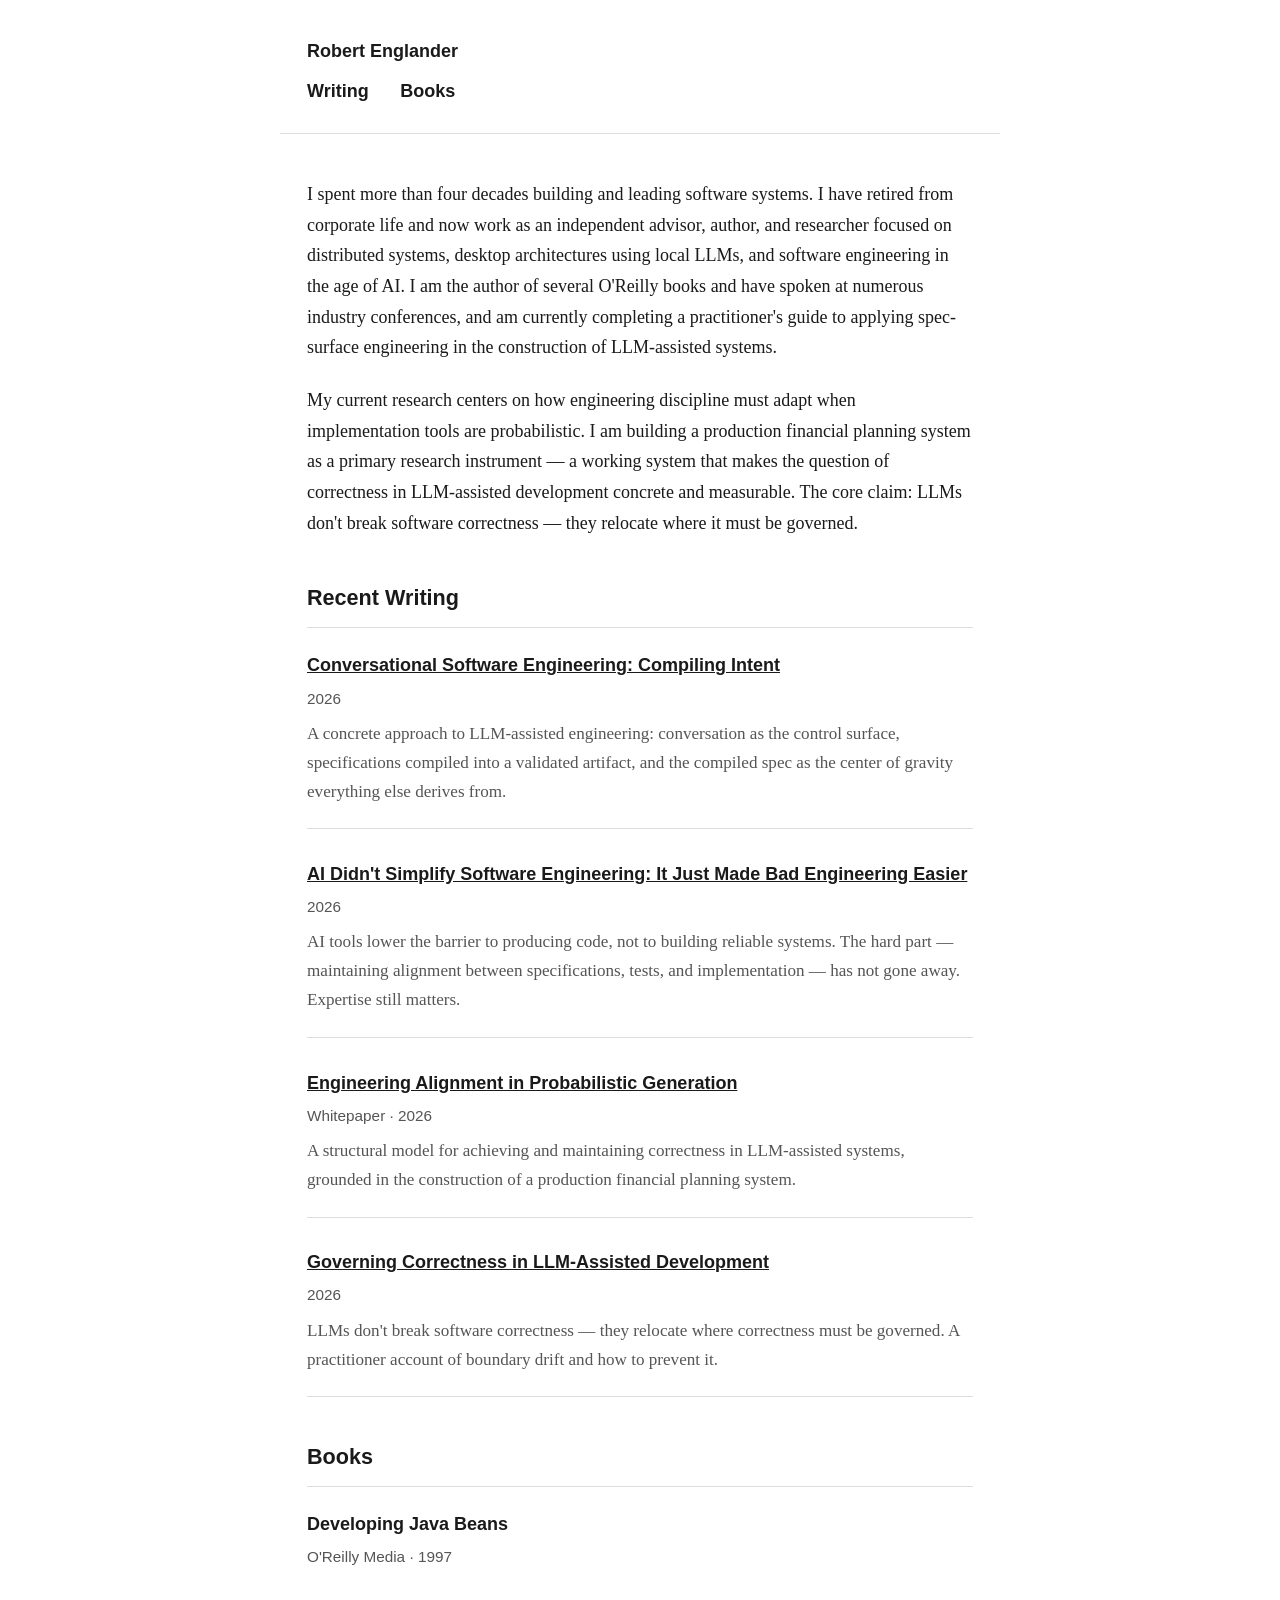
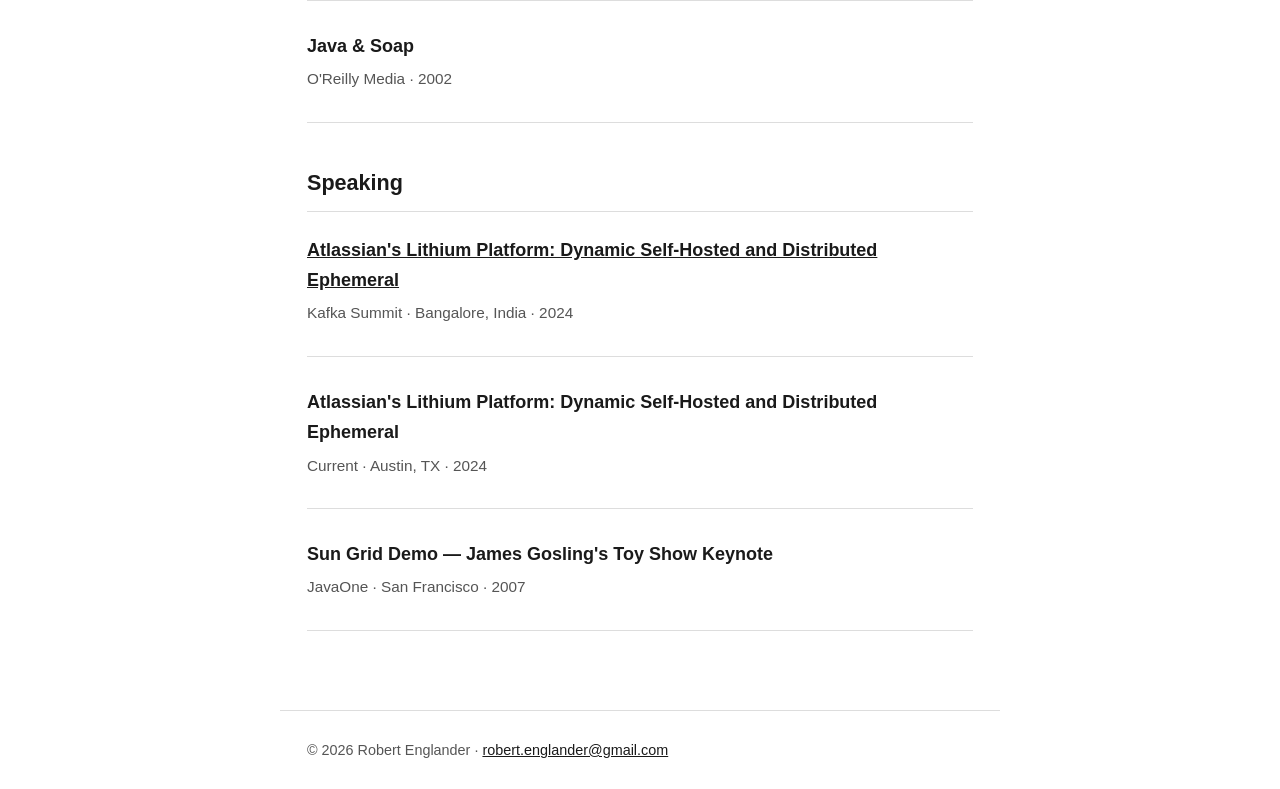
==== index.html @ 85657393 "Add Conversational Software Engineering: Compiling Intent article Co-Authored-By: Claude Sonnet 4.6 " ====
<!DOCTYPE html>
<html lang="en">
<head>
  <meta charset="UTF-8">
  <meta name="viewport" content="width=device-width, initial-scale=1.0">
  <title>Robert Englander</title>
  <meta name="description" content="Robert Englander — software architect, engineer, and author.">
  <link rel="stylesheet" href="/css/style.css">
  <!-- Google tag (gtag.js) -->
  <script async src="https://www.googletagmanager.com/gtag/js?id=G-0KFMH9WVRH"></script>
  <script>
    window.dataLayer = window.dataLayer || [];
    function gtag(){dataLayer.push(arguments);}
    gtag('js', new Date());
    gtag('config', 'G-0KFMH9WVRH');
  </script>
</head>
<body>

<header class="site-header">
  <a href="/">Robert Englander</a>
  <nav>
    <a href="/writing/">Writing</a>
    <a href="/books/">Books</a>
  </nav>
</header>

<main>
  <p>I spent more than four decades building and leading software systems. I have retired from corporate life and now work as an independent advisor, author, and researcher focused on distributed systems, desktop architectures using local LLMs, and software engineering in the age of AI. I am the author of several O'Reilly books and have spoken at numerous industry conferences, and am currently completing a practitioner's guide to applying spec-surface engineering in the construction of LLM-assisted systems.</p>

  <p>My current research centers on how engineering discipline must adapt when implementation tools are probabilistic. I am building a production financial planning system as a primary research instrument — a working system that makes the question of correctness in LLM-assisted development concrete and measurable. The core claim: LLMs don't break software correctness — they relocate where it must be governed.</p>

  <h2>Recent Writing</h2>
  <ul class="writing-list">
    <li>
      <a class="item-title" href="/writing/cse-compiling-intent/">Conversational Software Engineering: Compiling Intent</a>
      <span class="item-meta">2026</span>
      <p class="item-desc">A concrete approach to LLM-assisted engineering: conversation as the control surface, specifications compiled into a validated artifact, and the compiled spec as the center of gravity everything else derives from.</p>
    </li>
    <li>
      <a class="item-title" href="/writing/ai-did-not-simplify/">AI Didn't Simplify Software Engineering: It Just Made Bad Engineering Easier</a>
      <span class="item-meta">2026</span>
      <p class="item-desc">AI tools lower the barrier to producing code, not to building reliable systems. The hard part — maintaining alignment between specifications, tests, and implementation — has not gone away. Expertise still matters.</p>
    </li>
    <li>
      <a class="item-title" href="/writing/engineering-alignment/">Engineering Alignment in Probabilistic Generation</a>
      <span class="item-meta">Whitepaper · 2026</span>
      <p class="item-desc">A structural model for achieving and maintaining correctness in LLM-assisted systems, grounded in the construction of a production financial planning system.</p>
    </li>
    <li>
      <a class="item-title" href="/writing/governing-correctness/">Governing Correctness in LLM-Assisted Development</a>
      <span class="item-meta">2026</span>
      <p class="item-desc">LLMs don't break software correctness — they relocate where correctness must be governed. A practitioner account of boundary drift and how to prevent it.</p>
    </li>
  </ul>

  <h2>Books</h2>
  <ul class="book-list">
    <li>
      <span class="item-title">Developing Java Beans</span>
      <span class="item-meta">O'Reilly Media · 1997</span>
    </li>
    <li>
      <span class="item-title">Java &amp; Soap</span>
      <span class="item-meta">O'Reilly Media · 2002</span>
    </li>
  </ul>

  <h2>Speaking</h2>
  <ul class="book-list">
    <li>
      <a class="item-title" href="https://www.confluent.io/events/kafka-summit-bangalore-2024/atlassians-lithium-platform-dynamic-self-hosted-and-distributed-ephemeral/">Atlassian's Lithium Platform: Dynamic Self-Hosted and Distributed Ephemeral</a>
      <span class="item-meta">Kafka Summit · Bangalore, India · 2024</span>
    </li>
    <li>
      <span class="item-title">Atlassian's Lithium Platform: Dynamic Self-Hosted and Distributed Ephemeral</span>
      <span class="item-meta">Current · Austin, TX · 2024</span>
    </li>
    <li>
      <span class="item-title">Sun Grid Demo — James Gosling's Toy Show Keynote</span>
      <span class="item-meta">JavaOne · San Francisco · 2007</span>
    </li>
  </ul>
</main>

<footer class="site-footer">
  &copy; 2026 Robert Englander &middot; <a href="mailto:robert.englander@gmail.com">robert.englander@gmail.com</a>
</footer>

</body>
</html>
---- css/style.css ----
*, *::before, *::after { box-sizing: border-box; }

:root {
  --text: #1a1a1a;
  --muted: #555;
  --border: #ddd;
  --bg: #fff;
  --max-width: 720px;
  --font-serif: Georgia, 'Times New Roman', serif;
  --font-sans: -apple-system, BlinkMacSystemFont, 'Segoe UI', Helvetica, Arial, sans-serif;
}

html { font-size: 18px; }

body {
  font-family: var(--font-serif);
  color: var(--text);
  background: var(--bg);
  margin: 0;
  padding: 0;
  line-height: 1.7;
}

.site-header {
  padding: 2rem 1.5rem 1.5rem;
  border-bottom: 1px solid var(--border);
  max-width: var(--max-width);
  margin: 0 auto;
}

.site-header a {
  font-family: var(--font-sans);
  font-size: 1rem;
  font-weight: 600;
  color: var(--text);
  text-decoration: none;
}

.site-header a:hover { text-decoration: underline; }

nav {
  margin-top: 0.5rem;
  font-family: var(--font-sans);
  font-size: 0.9rem;
}

nav a {
  color: var(--muted);
  text-decoration: none;
  margin-right: 1.5rem;
  font-weight: 400;
}

nav a:hover { color: var(--text); }

main {
  max-width: var(--max-width);
  margin: 0 auto;
  padding: 2.5rem 1.5rem 4rem;
}

h1 {
  font-family: var(--font-sans);
  font-size: 1.6rem;
  font-weight: 700;
  line-height: 1.3;
  margin: 0 0 0.5rem;
}

h2 {
  font-family: var(--font-sans);
  font-size: 1.2rem;
  font-weight: 600;
  margin: 2.5rem 0 0.75rem;
  line-height: 1.4;
}

h3 {
  font-family: var(--font-sans);
  font-size: 1rem;
  font-weight: 600;
  margin: 2rem 0 0.5rem;
}

p { margin: 0 0 1.25rem; }

a { color: var(--text); }

a:hover { color: #000; }

.subtitle {
  font-family: var(--font-sans);
  font-size: 0.95rem;
  color: var(--muted);
  margin-bottom: 2rem;
}

.meta {
  font-family: var(--font-sans);
  font-size: 0.85rem;
  color: var(--muted);
  margin-bottom: 2.5rem;
}

blockquote {
  border-left: 3px solid var(--border);
  margin: 1.5rem 0;
  padding: 0.25rem 1.25rem;
  color: var(--muted);
  font-style: italic;
}

blockquote p { margin-bottom: 0; }

hr {
  border: none;
  border-top: 1px solid var(--border);
  margin: 2.5rem 0;
}

ul, ol {
  padding-left: 1.5rem;
  margin: 0 0 1.25rem;
}

li { margin-bottom: 0.4rem; }

strong { font-weight: 700; }

.writing-list {
  list-style: none;
  padding: 0;
  margin: 0;
}

.writing-list li {
  padding: 1.25rem 0;
  border-bottom: 1px solid var(--border);
}

.writing-list li:first-child { border-top: 1px solid var(--border); }

.writing-list .item-title {
  font-family: var(--font-sans);
  font-size: 1rem;
  font-weight: 600;
  display: block;
  margin-bottom: 0.25rem;
}

.writing-list .item-meta {
  font-family: var(--font-sans);
  font-size: 0.85rem;
  color: var(--muted);
  display: block;
  margin-bottom: 0.4rem;
}

.writing-list .item-desc {
  font-size: 0.95rem;
  color: var(--muted);
  margin: 0;
}

.book-list {
  list-style: none;
  padding: 0;
  margin: 0;
}

.book-list li {
  padding: 1.25rem 0;
  border-bottom: 1px solid var(--border);
}

.book-list li:first-child { border-top: 1px solid var(--border); }

.book-list .item-title {
  font-family: var(--font-sans);
  font-size: 1rem;
  font-weight: 600;
  display: block;
  margin-bottom: 0.25rem;
}

.book-list .item-meta {
  font-family: var(--font-sans);
  font-size: 0.85rem;
  color: var(--muted);
  display: block;
  margin-bottom: 0.4rem;
}

.download-link {
  font-family: var(--font-sans);
  font-size: 0.85rem;
  display: inline-block;
  margin-top: 1.5rem;
  padding: 0.4rem 0.9rem;
  border: 1px solid var(--border);
  border-radius: 3px;
  text-decoration: none;
  color: var(--muted);
}

.download-link:hover {
  border-color: var(--text);
  color: var(--text);
}

.site-footer {
  max-width: var(--max-width);
  margin: 0 auto;
  padding: 1.5rem;
  border-top: 1px solid var(--border);
  font-family: var(--font-sans);
  font-size: 0.8rem;
  color: var(--muted);
}

@media (max-width: 600px) {
  html { font-size: 16px; }
  main { padding: 2rem 1rem 3rem; }
  .site-header { padding: 1.5rem 1rem 1rem; }
}
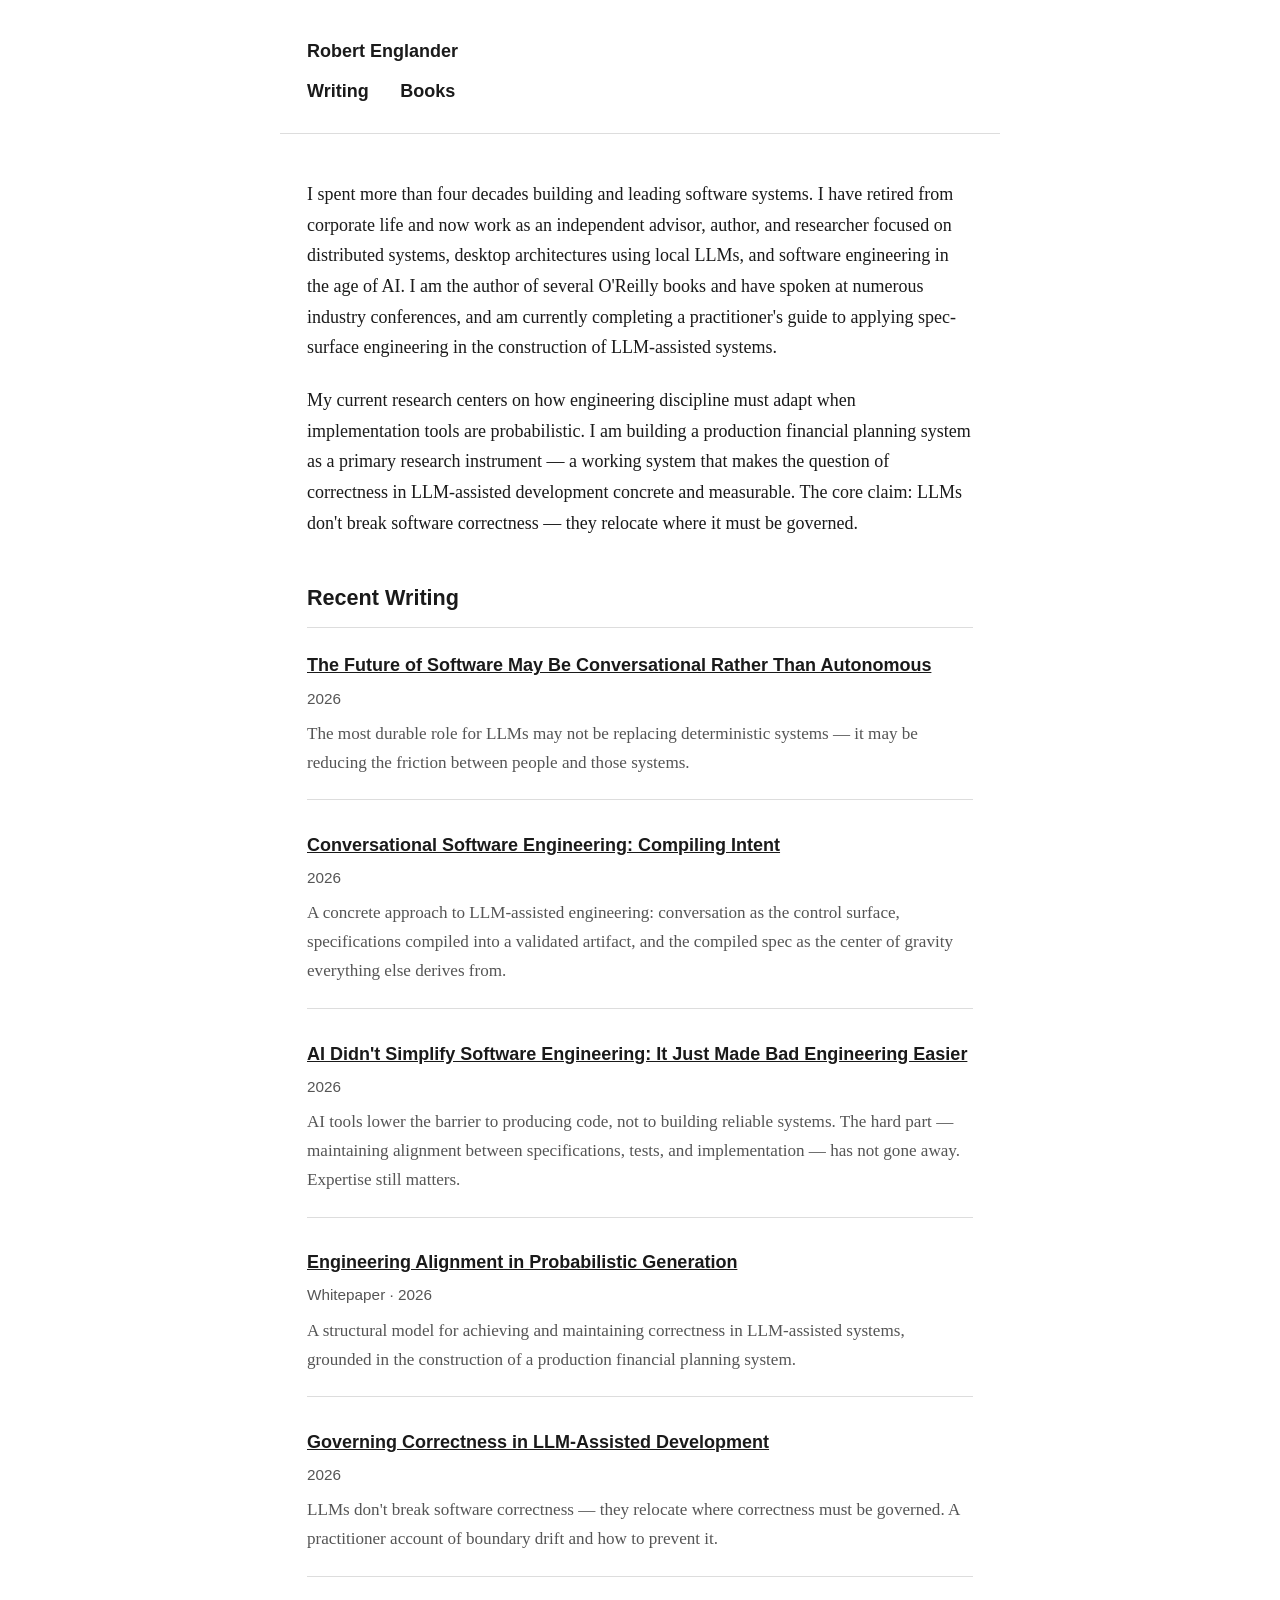
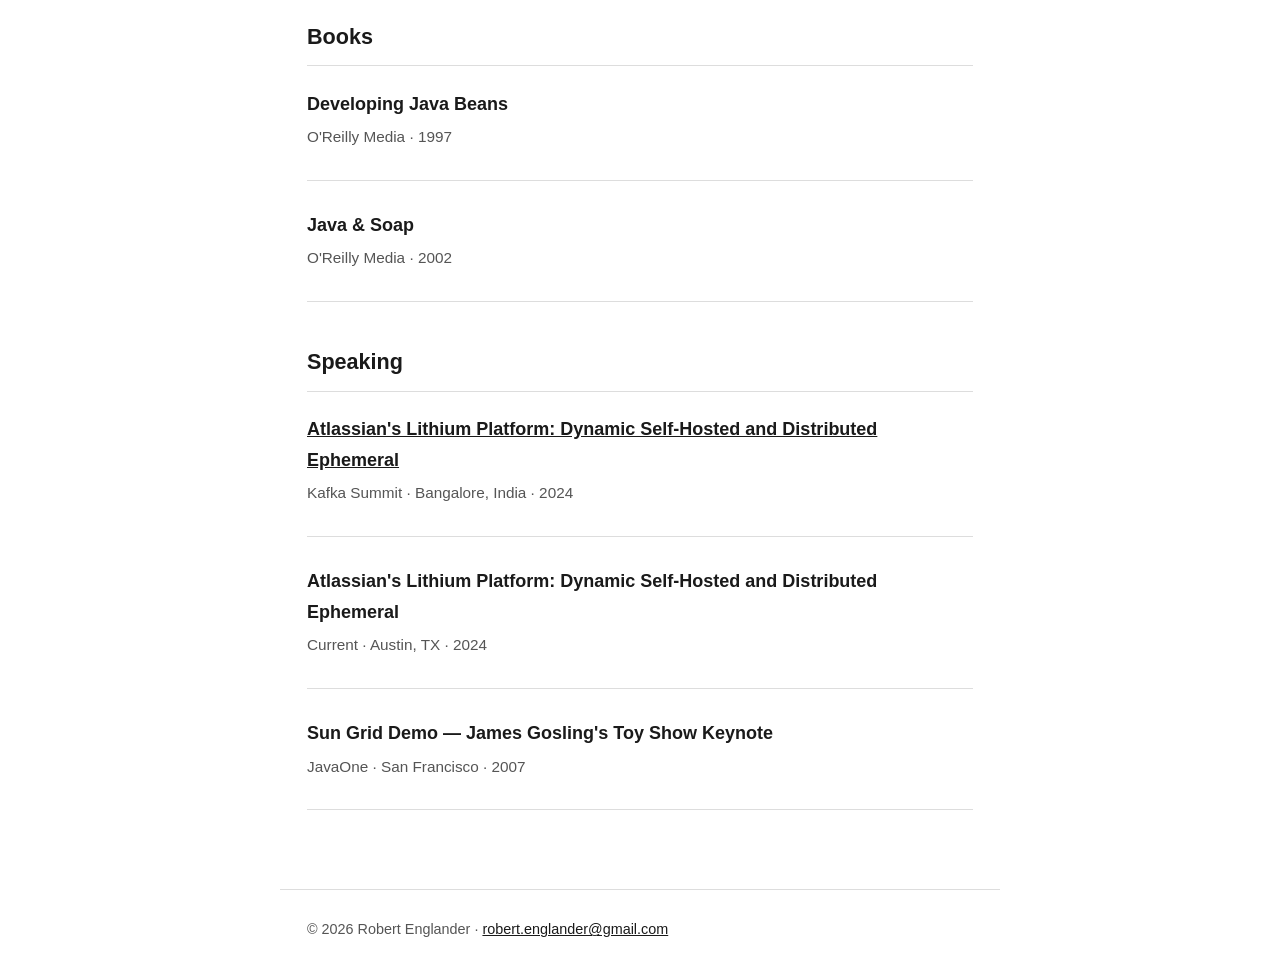
==== commit e51cfde7: "Add The Future of Software May Be Conversational Rather Than Autonomous Co-Authored-By: Claude Sonne" ====
--- a/index.html
+++ b/index.html
@@ -32,6 +32,11 @@
 
   <h2>Recent Writing</h2>
   <ul class="writing-list">
+    <li>
+      <a class="item-title" href="/writing/future-of-software-conversational/">The Future of Software May Be Conversational Rather Than Autonomous</a>
+      <span class="item-meta">2026</span>
+      <p class="item-desc">The most durable role for LLMs may not be replacing deterministic systems — it may be reducing the friction between people and those systems.</p>
+    </li>
     <li>
       <a class="item-title" href="/writing/cse-compiling-intent/">Conversational Software Engineering: Compiling Intent</a>
       <span class="item-meta">2026</span>
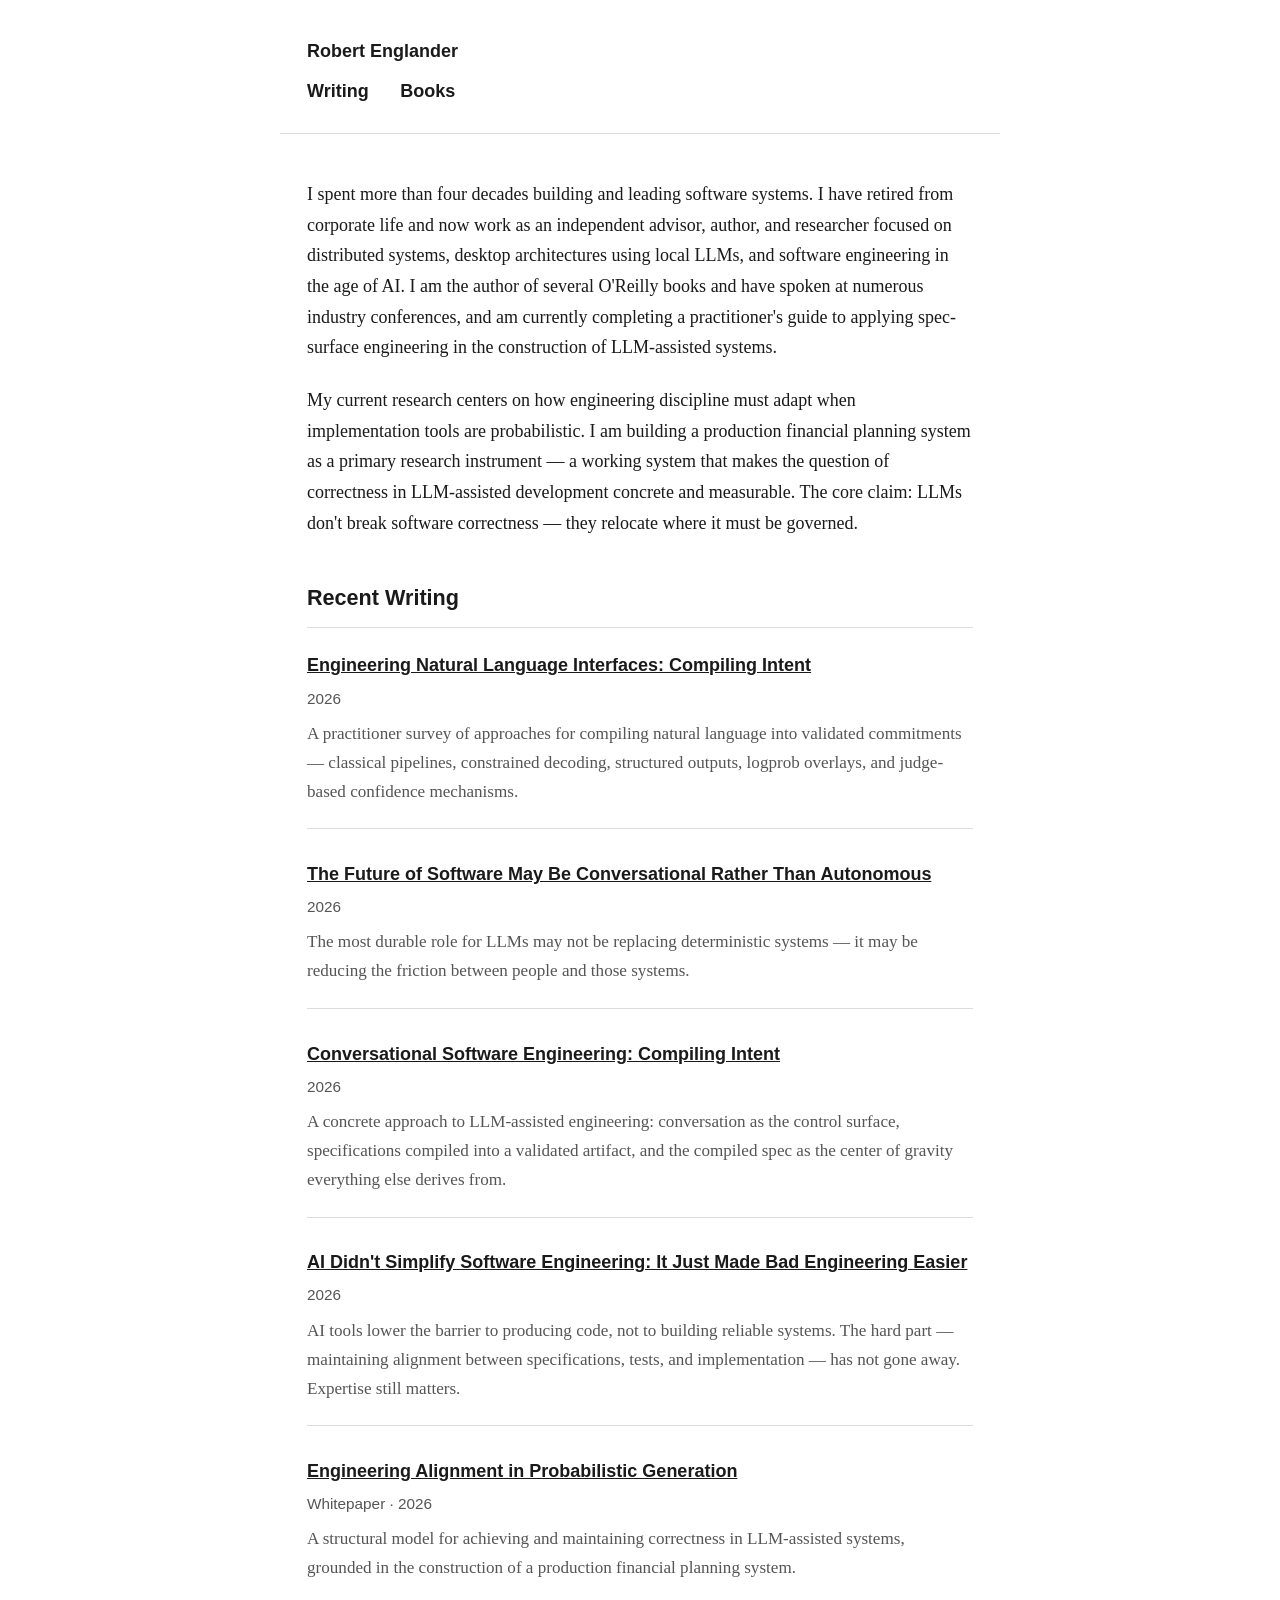
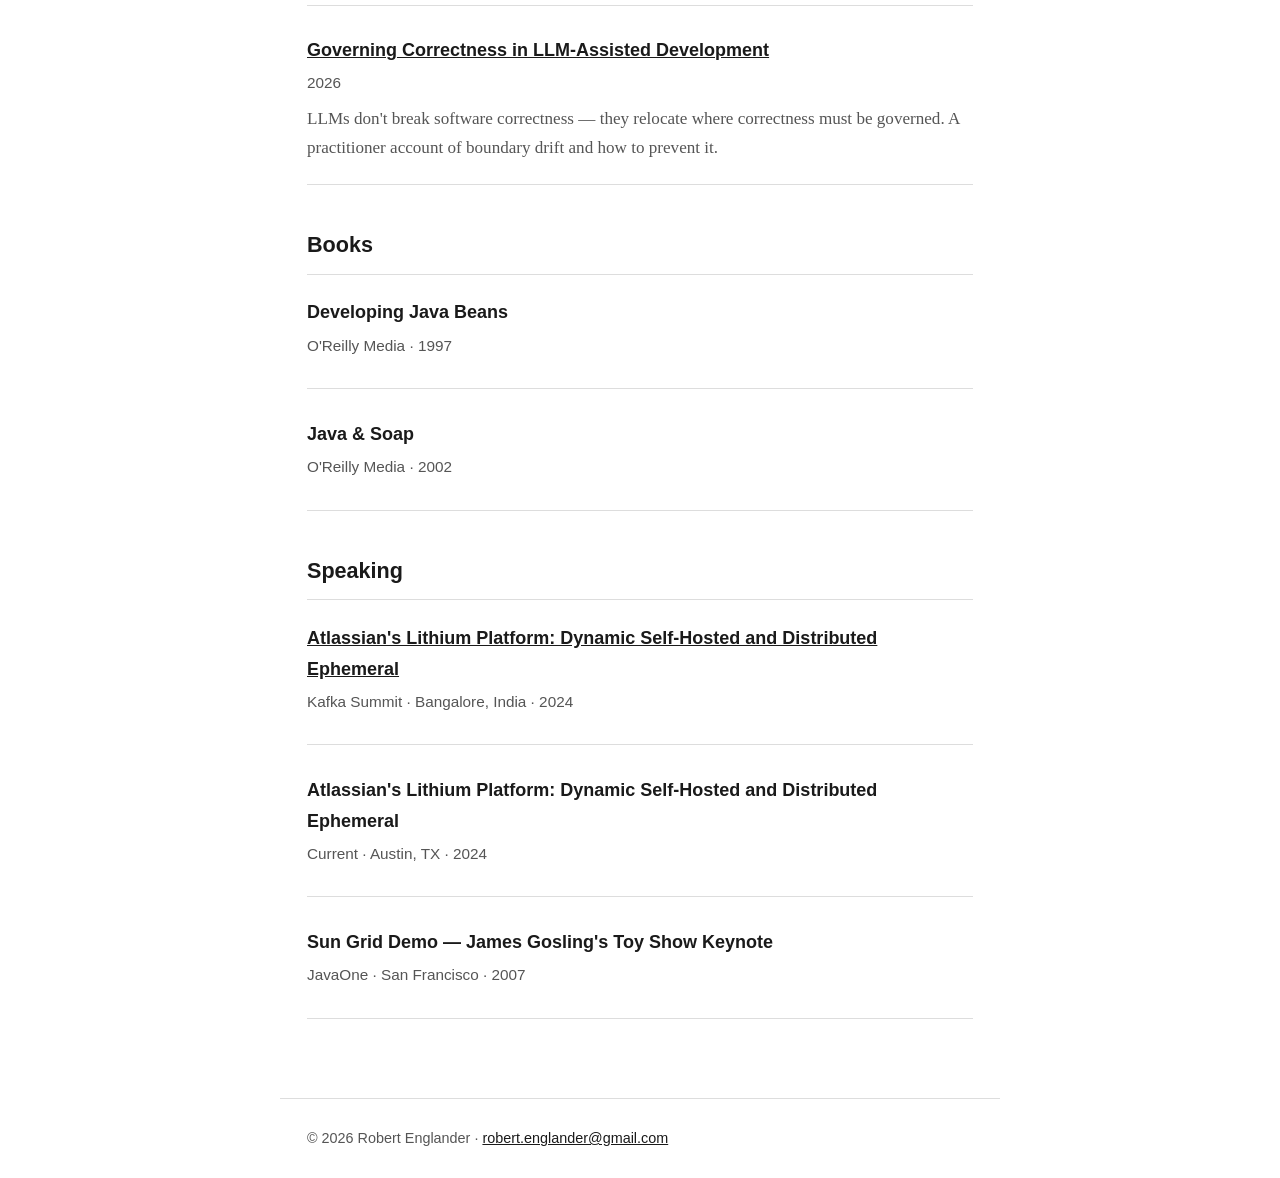
==== commit c244a55e: "Add Engineering Natural Language Interfaces to homepage recent writing Co-Authored-By: Claude Sonnet" ====
--- a/index.html
+++ b/index.html
@@ -32,6 +32,11 @@
 
   <h2>Recent Writing</h2>
   <ul class="writing-list">
+    <li>
+      <a class="item-title" href="/writing/natural-language-interfaces-compiling-intent/">Engineering Natural Language Interfaces: Compiling Intent</a>
+      <span class="item-meta">2026</span>
+      <p class="item-desc">A practitioner survey of approaches for compiling natural language into validated commitments &mdash; classical pipelines, constrained decoding, structured outputs, logprob overlays, and judge-based confidence mechanisms.</p>
+    </li>
     <li>
       <a class="item-title" href="/writing/future-of-software-conversational/">The Future of Software May Be Conversational Rather Than Autonomous</a>
       <span class="item-meta">2026</span>
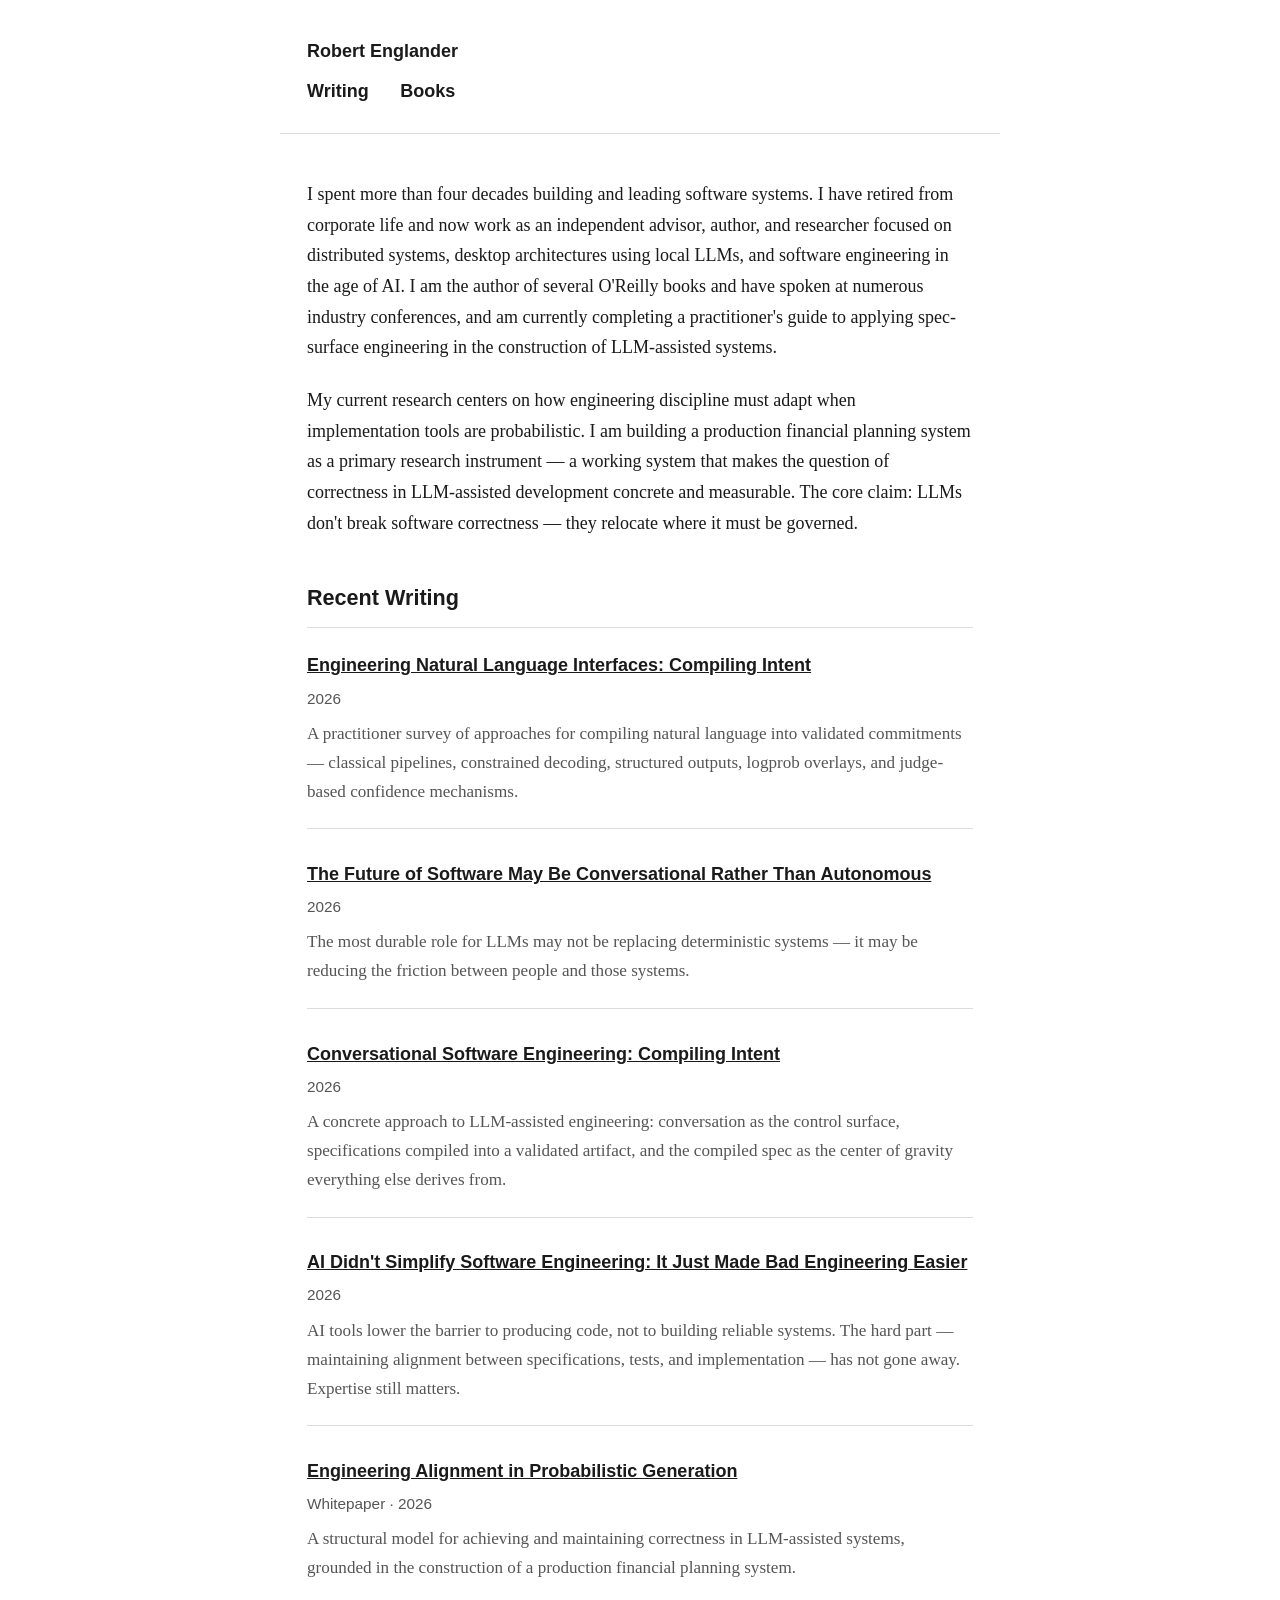
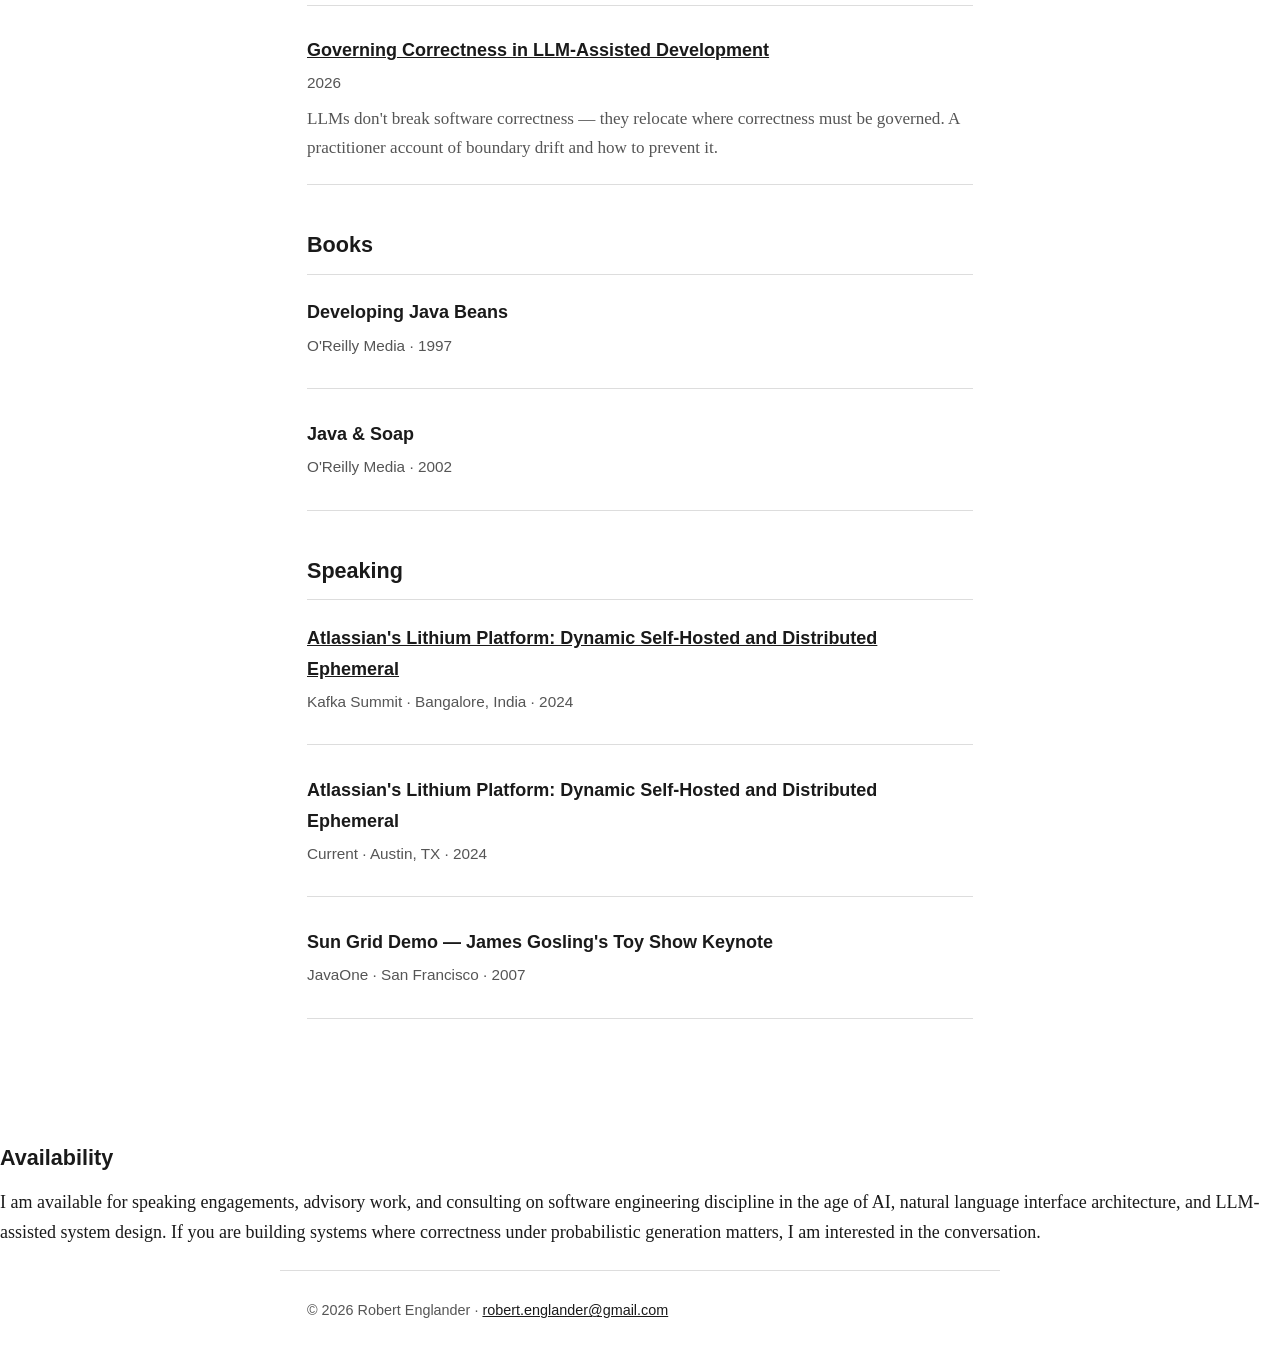
==== commit e97564cd: "Add speaking and advisory availability section Co-Authored-By: Claude Sonnet 4.6 <noreply@anthropic." ====
--- a/index.html
+++ b/index.html
@@ -93,6 +93,11 @@
   </ul>
 </main>
 
+<section class="availability">
+  <h2>Availability</h2>
+  <p>I am available for speaking engagements, advisory work, and consulting on software engineering discipline in the age of AI, natural language interface architecture, and LLM-assisted system design. If you are building systems where correctness under probabilistic generation matters, I am interested in the conversation.</p>
+</section>
+
 <footer class="site-footer">
   &copy; 2026 Robert Englander &middot; <a href="mailto:robert.englander@gmail.com">robert.englander@gmail.com</a>
 </footer>
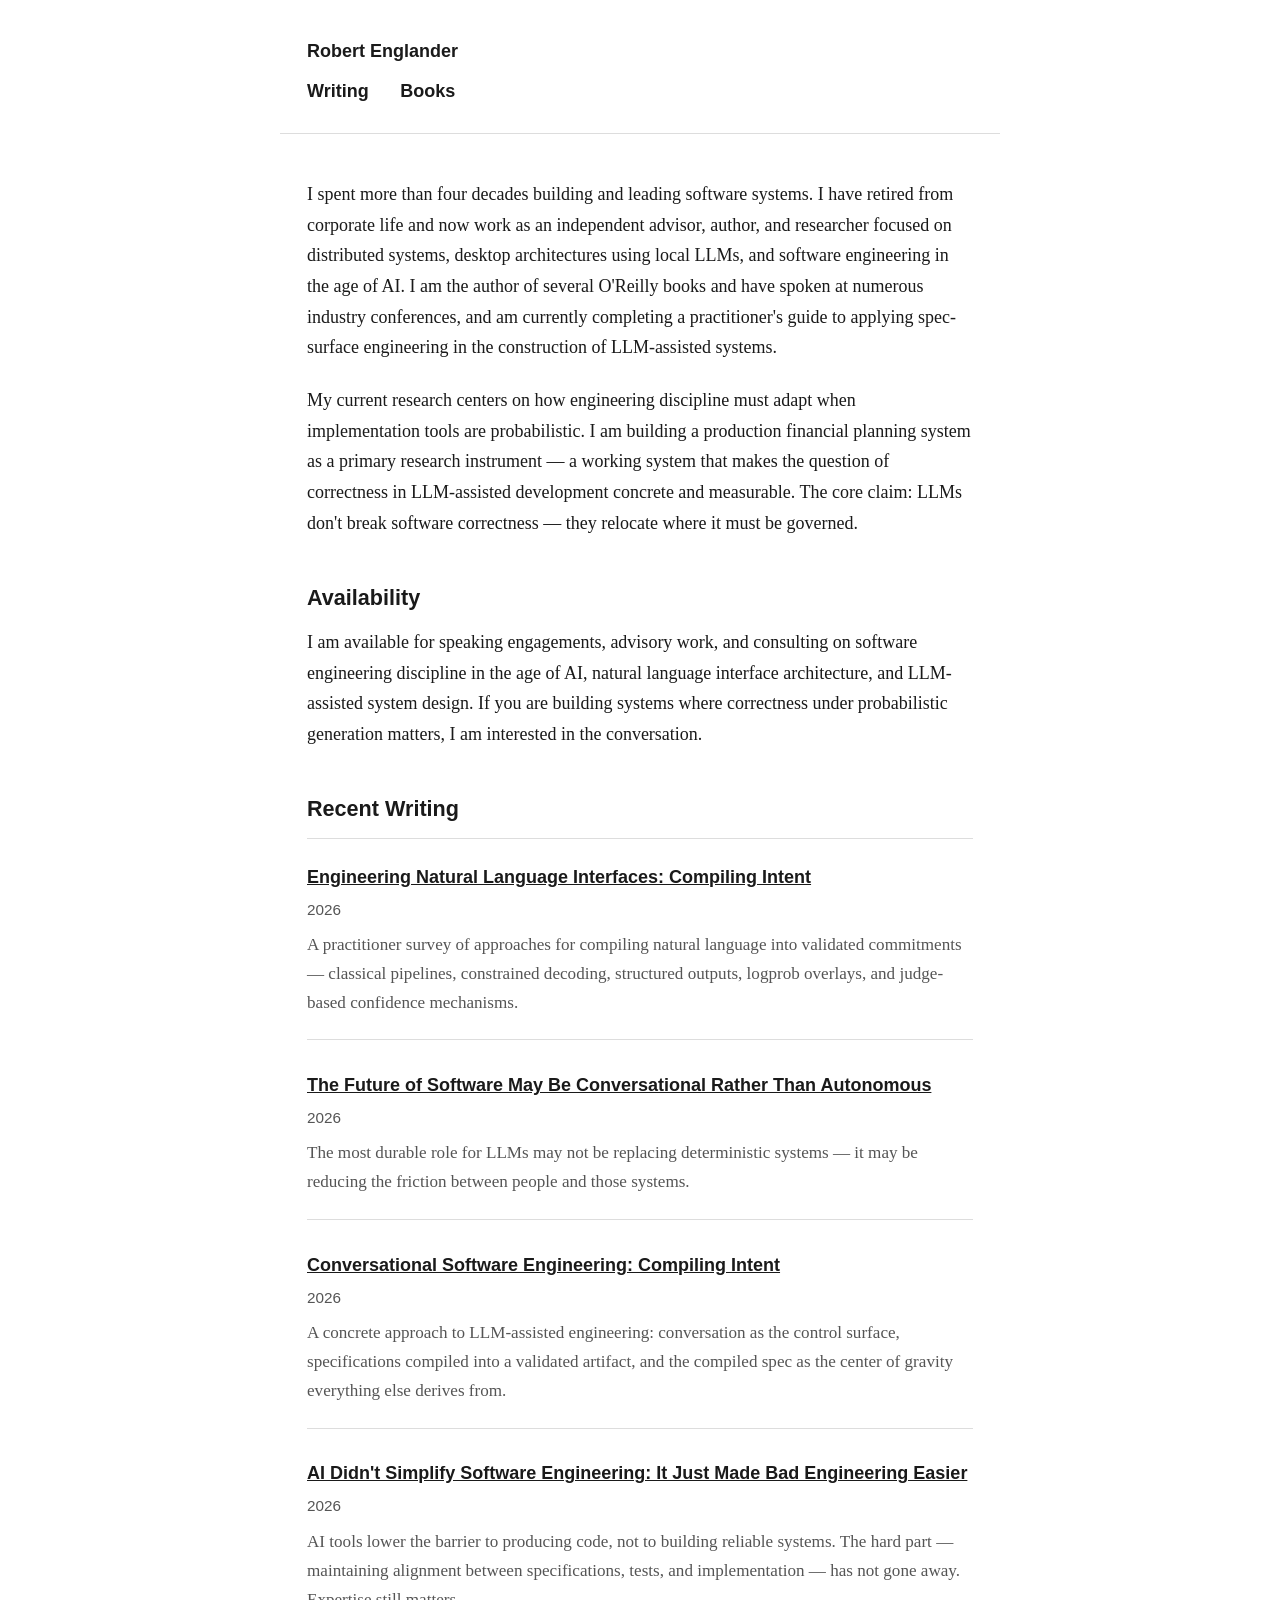
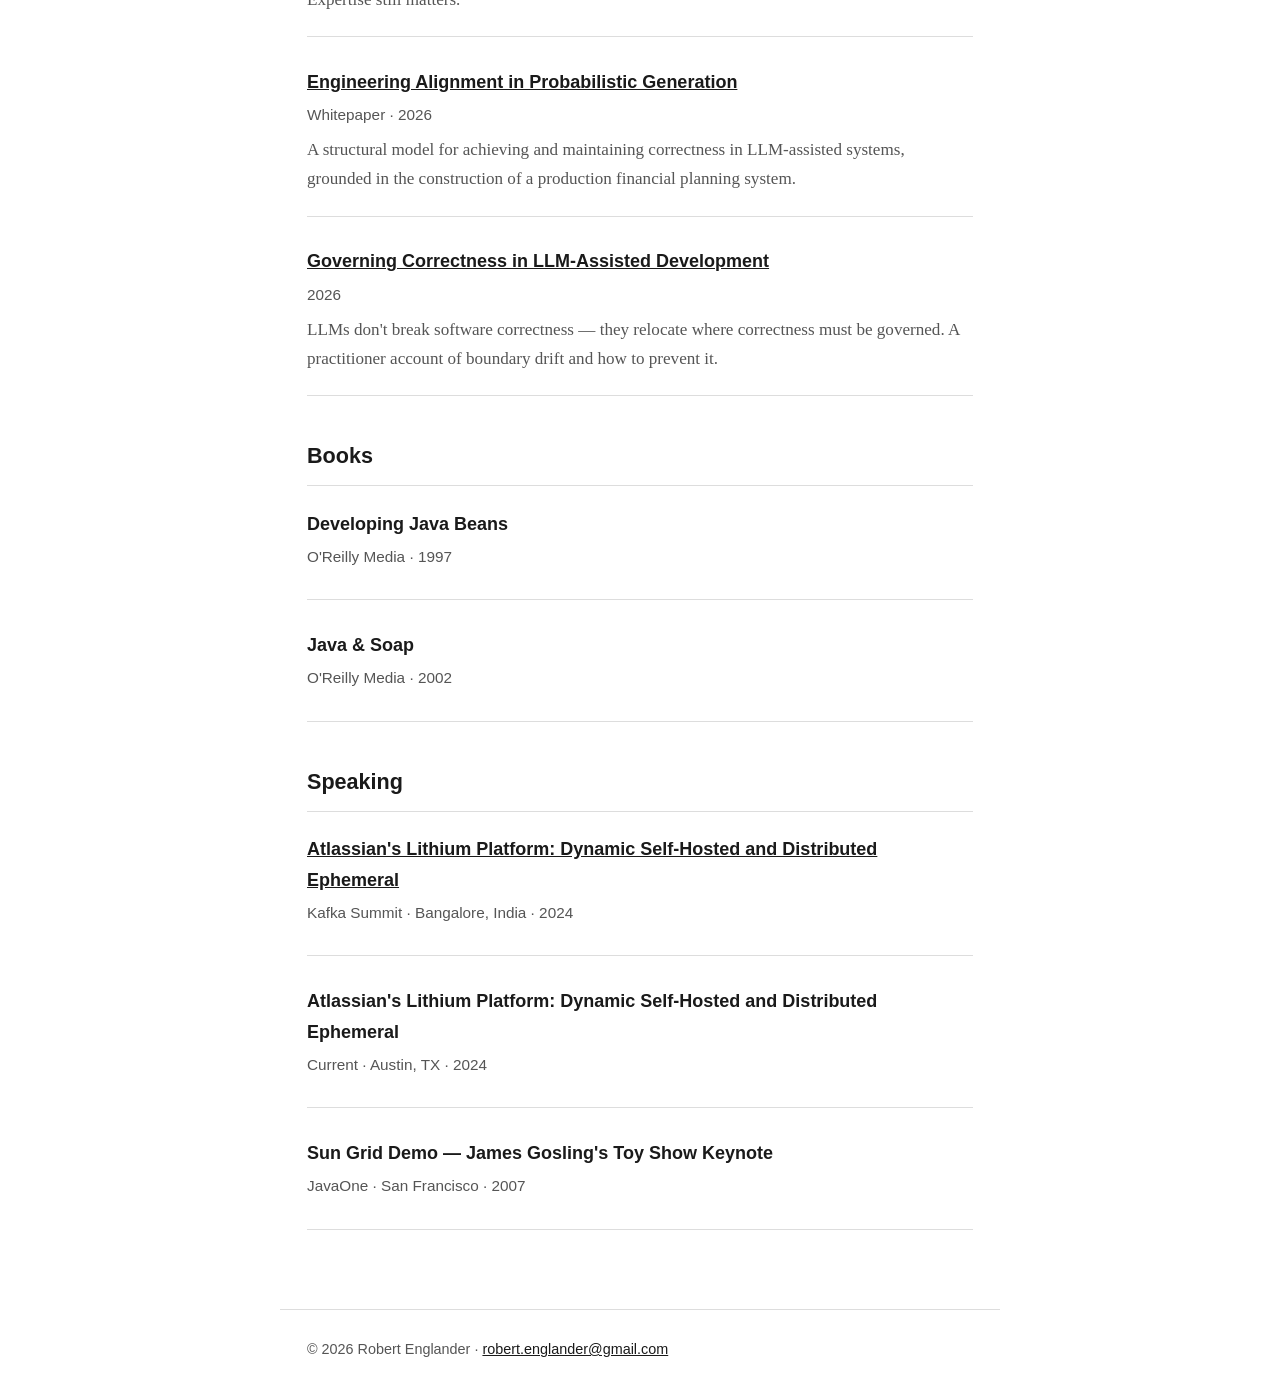
==== commit ae6d75a2: "Move availability section inside main, above recent writing Co-Authored-By: Claude Sonnet 4.6 <norep" ====
--- a/index.html
+++ b/index.html
@@ -29,6 +29,9 @@
   <p>I spent more than four decades building and leading software systems. I have retired from corporate life and now work as an independent advisor, author, and researcher focused on distributed systems, desktop architectures using local LLMs, and software engineering in the age of AI. I am the author of several O'Reilly books and have spoken at numerous industry conferences, and am currently completing a practitioner's guide to applying spec-surface engineering in the construction of LLM-assisted systems.</p>
 
   <p>My current research centers on how engineering discipline must adapt when implementation tools are probabilistic. I am building a production financial planning system as a primary research instrument — a working system that makes the question of correctness in LLM-assisted development concrete and measurable. The core claim: LLMs don't break software correctness — they relocate where it must be governed.</p>
+
+  <h2>Availability</h2>
+  <p>I am available for speaking engagements, advisory work, and consulting on software engineering discipline in the age of AI, natural language interface architecture, and LLM-assisted system design. If you are building systems where correctness under probabilistic generation matters, I am interested in the conversation.</p>
 
   <h2>Recent Writing</h2>
   <ul class="writing-list">
@@ -93,11 +96,6 @@
   </ul>
 </main>
 
-<section class="availability">
-  <h2>Availability</h2>
-  <p>I am available for speaking engagements, advisory work, and consulting on software engineering discipline in the age of AI, natural language interface architecture, and LLM-assisted system design. If you are building systems where correctness under probabilistic generation matters, I am interested in the conversation.</p>
-</section>
-
 <footer class="site-footer">
   &copy; 2026 Robert Englander &middot; <a href="mailto:robert.englander@gmail.com">robert.englander@gmail.com</a>
 </footer>
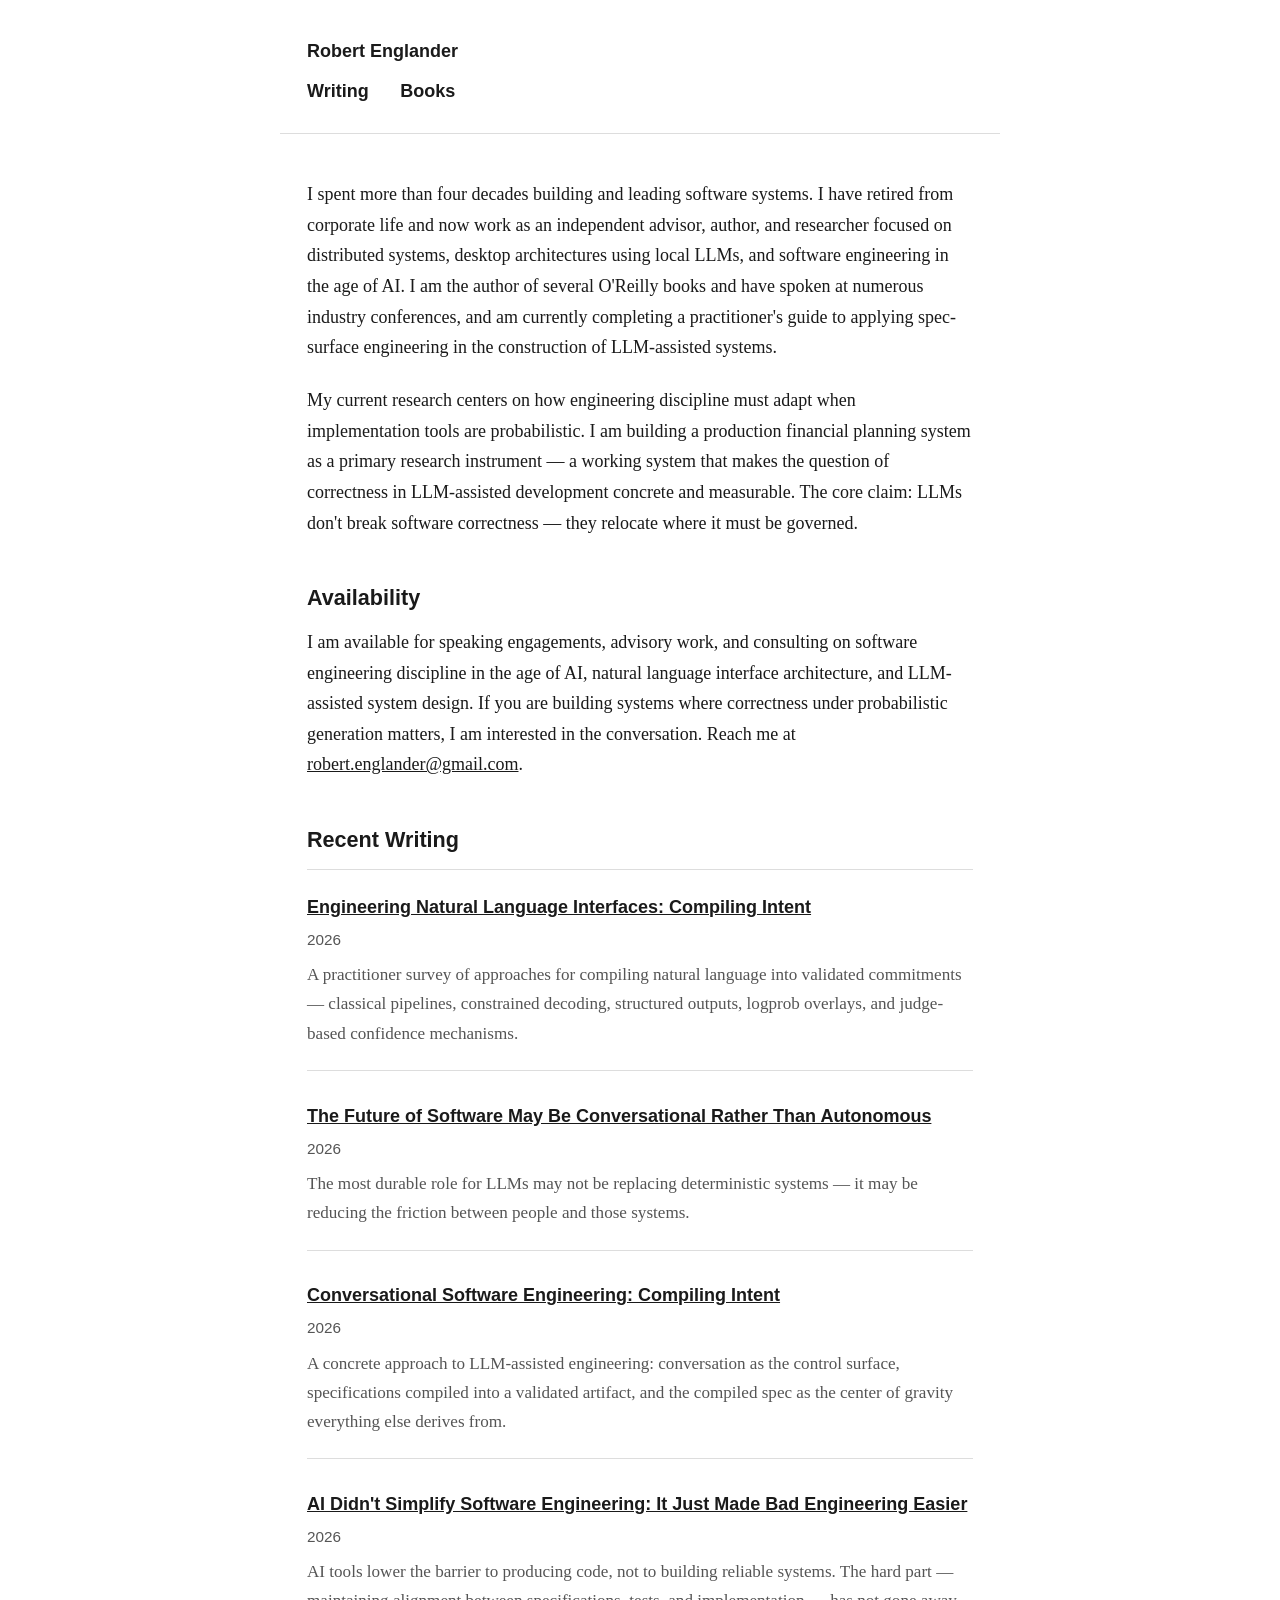
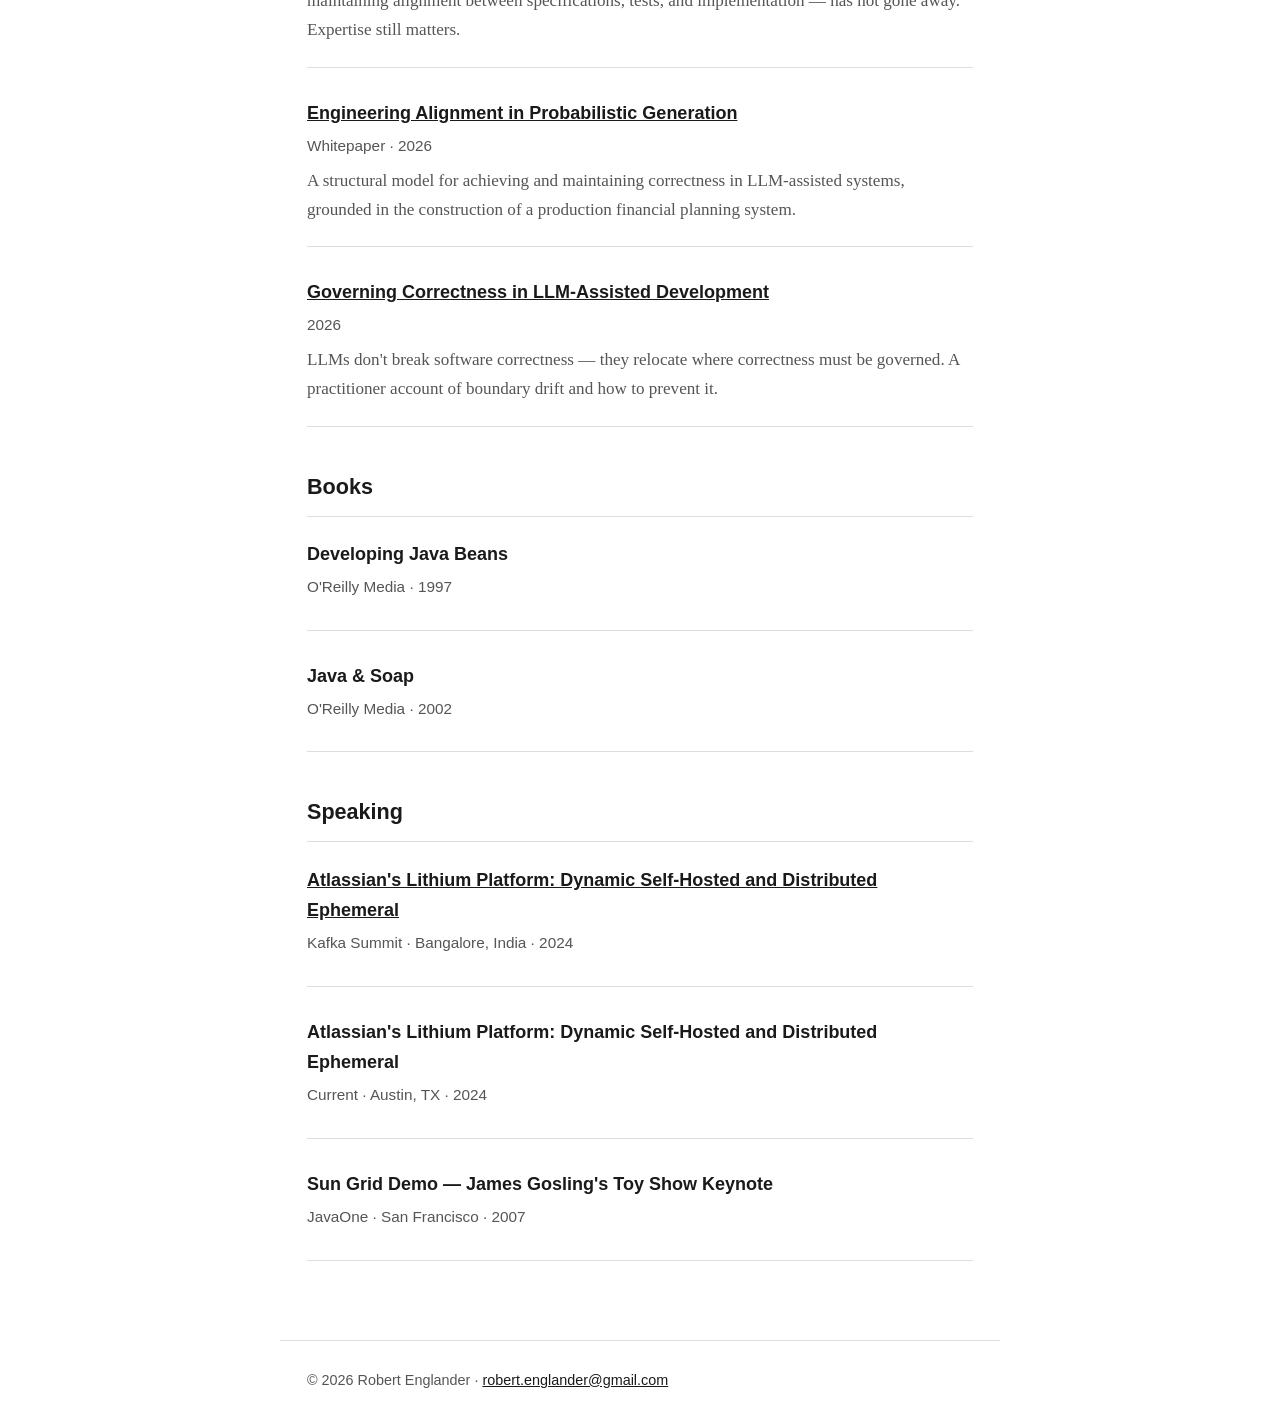
==== commit 9325f0a9: "Add email link to availability section Co-Authored-By: Claude Sonnet 4.6 <noreply@anthropic.com>" ====
--- a/index.html
+++ b/index.html
@@ -31,7 +31,7 @@
   <p>My current research centers on how engineering discipline must adapt when implementation tools are probabilistic. I am building a production financial planning system as a primary research instrument — a working system that makes the question of correctness in LLM-assisted development concrete and measurable. The core claim: LLMs don't break software correctness — they relocate where it must be governed.</p>
 
   <h2>Availability</h2>
-  <p>I am available for speaking engagements, advisory work, and consulting on software engineering discipline in the age of AI, natural language interface architecture, and LLM-assisted system design. If you are building systems where correctness under probabilistic generation matters, I am interested in the conversation.</p>
+  <p>I am available for speaking engagements, advisory work, and consulting on software engineering discipline in the age of AI, natural language interface architecture, and LLM-assisted system design. If you are building systems where correctness under probabilistic generation matters, I am interested in the conversation. Reach me at <a href="mailto:robert.englander@gmail.com">robert.englander@gmail.com</a>.</p>
 
   <h2>Recent Writing</h2>
   <ul class="writing-list">
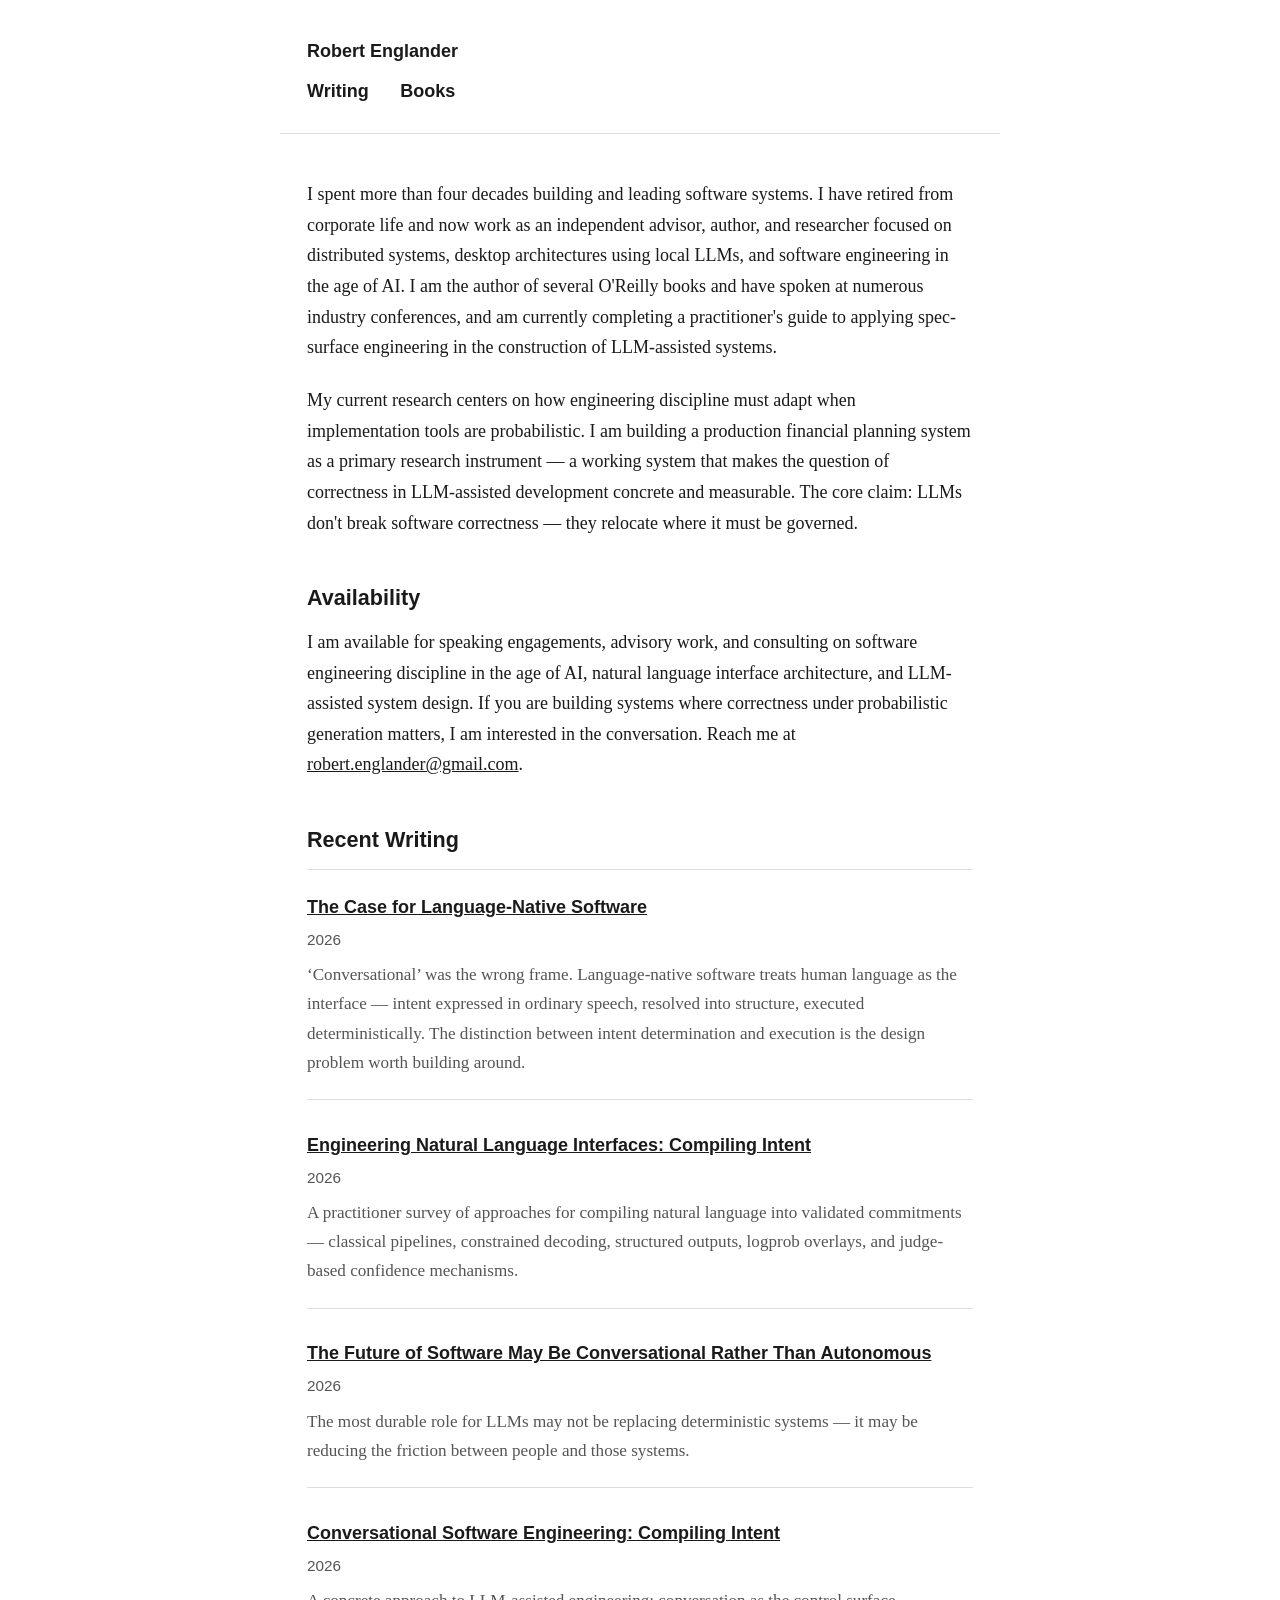
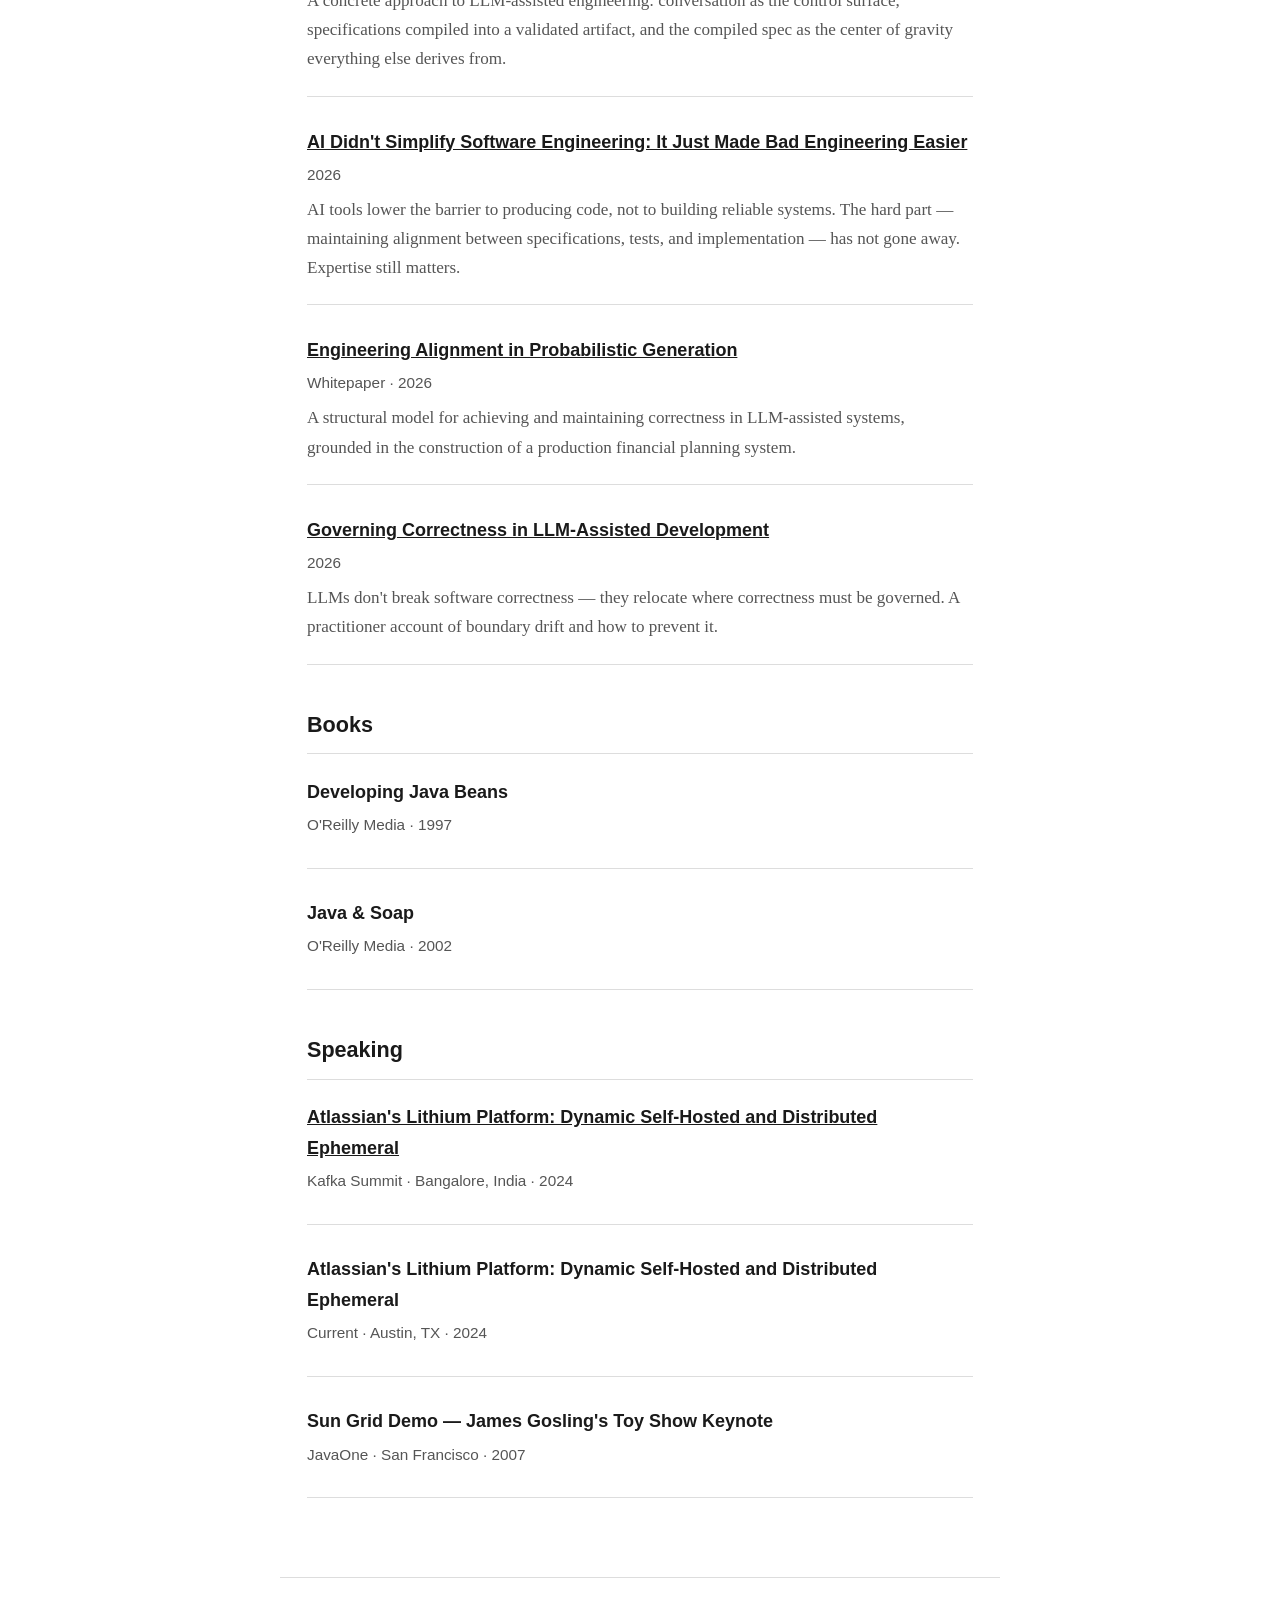
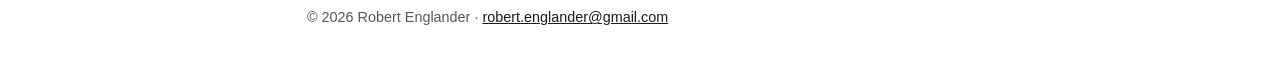
==== commit 30a2986e: "Add new article to home page recent writing list Co-Authored-By: Claude Sonnet 4.6 <noreply@anthropi" ====
--- a/index.html
+++ b/index.html
@@ -35,6 +35,11 @@
 
   <h2>Recent Writing</h2>
   <ul class="writing-list">
+    <li>
+      <a class="item-title" href="/writing/the-case-for-language-native-software/">The Case for Language-Native Software</a>
+      <span class="item-meta">2026</span>
+      <p class="item-desc">&lsquo;Conversational&rsquo; was the wrong frame. Language-native software treats human language as the interface &mdash; intent expressed in ordinary speech, resolved into structure, executed deterministically. The distinction between intent determination and execution is the design problem worth building around.</p>
+    </li>
     <li>
       <a class="item-title" href="/writing/natural-language-interfaces-compiling-intent/">Engineering Natural Language Interfaces: Compiling Intent</a>
       <span class="item-meta">2026</span>
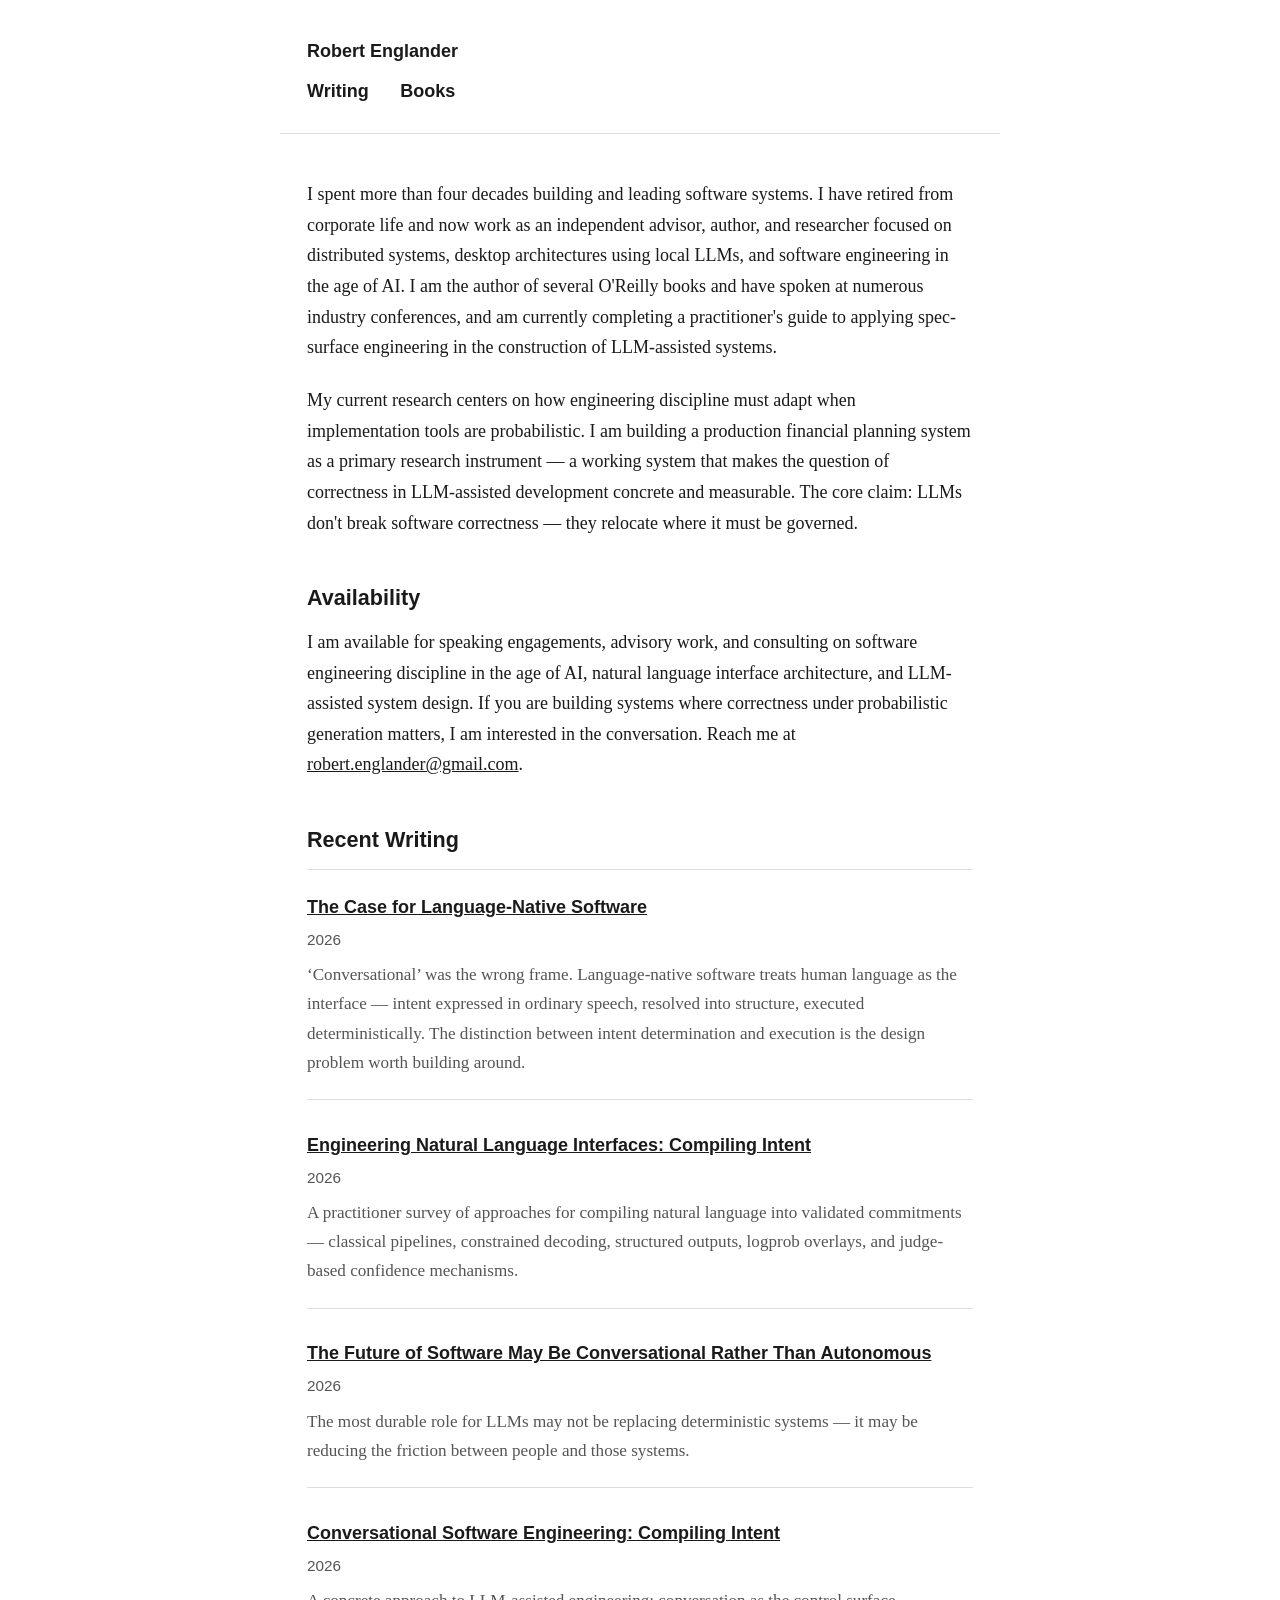
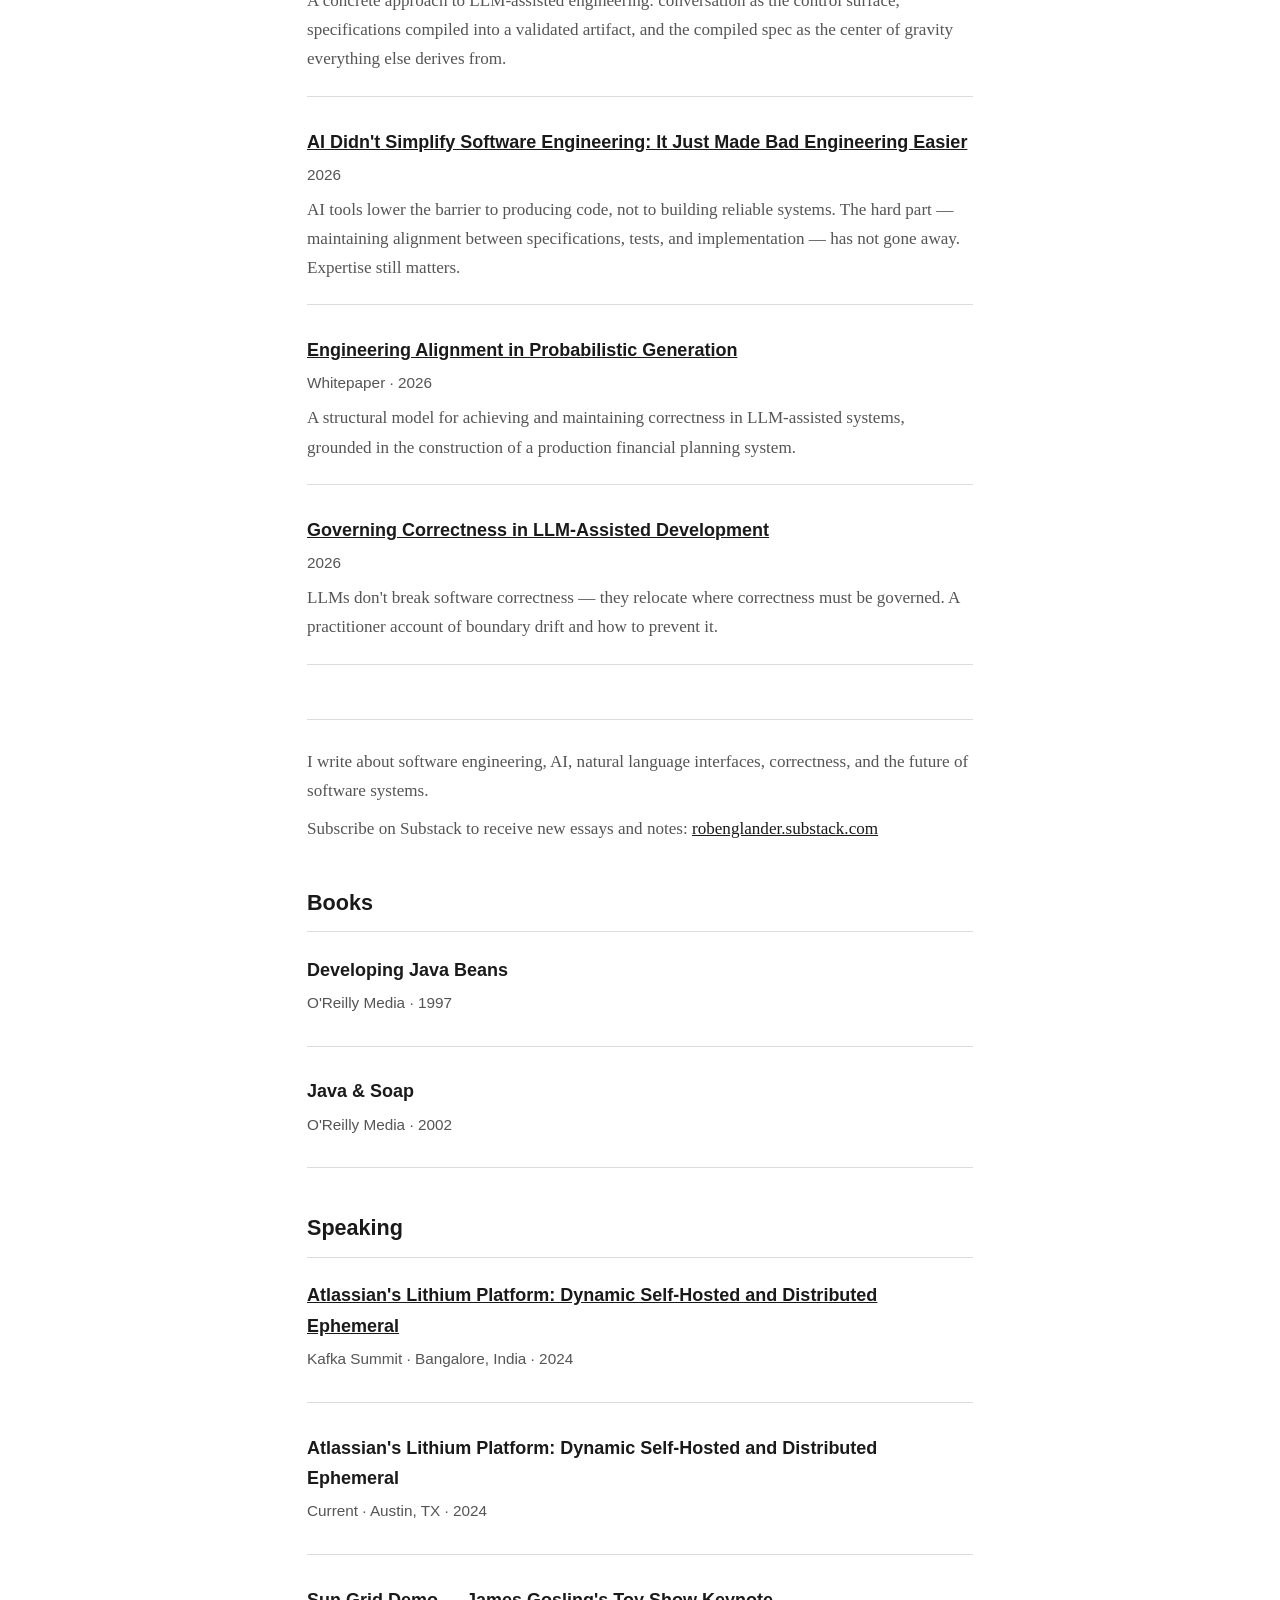
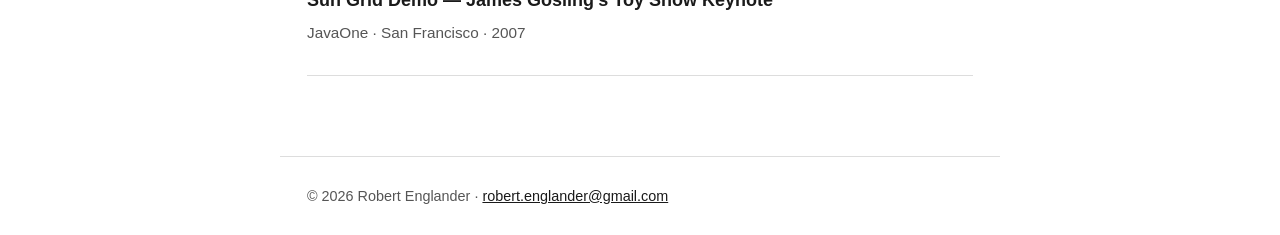
==== commit 9ed25b3e: "Add Substack subscribe block to all articles and home page Co-Authored-By: Claude Sonnet 4.6 <norepl" ====
--- a/index.html
+++ b/index.html
@@ -72,6 +72,11 @@
     </li>
   </ul>
 
+  <div class="subscribe">
+    <p>I write about software engineering, AI, natural language interfaces, correctness, and the future of software systems.</p>
+    <p>Subscribe on Substack to receive new essays and notes: <a href="https://robenglander.substack.com/">robenglander.substack.com</a></p>
+  </div>
+
   <h2>Books</h2>
   <ul class="book-list">
     <li>
--- a/css/style.css
+++ b/css/style.css
@@ -208,6 +208,17 @@
   color: var(--text);
 }
 
+.subscribe {
+  border-top: 1px solid var(--border);
+  margin-top: 3rem;
+  padding-top: 1.5rem;
+  font-size: 0.95rem;
+  color: var(--muted);
+}
+
+.subscribe p { margin-bottom: 0.5rem; }
+.subscribe p:last-child { margin-bottom: 0; }
+
 .site-footer {
   max-width: var(--max-width);
   margin: 0 auto;
